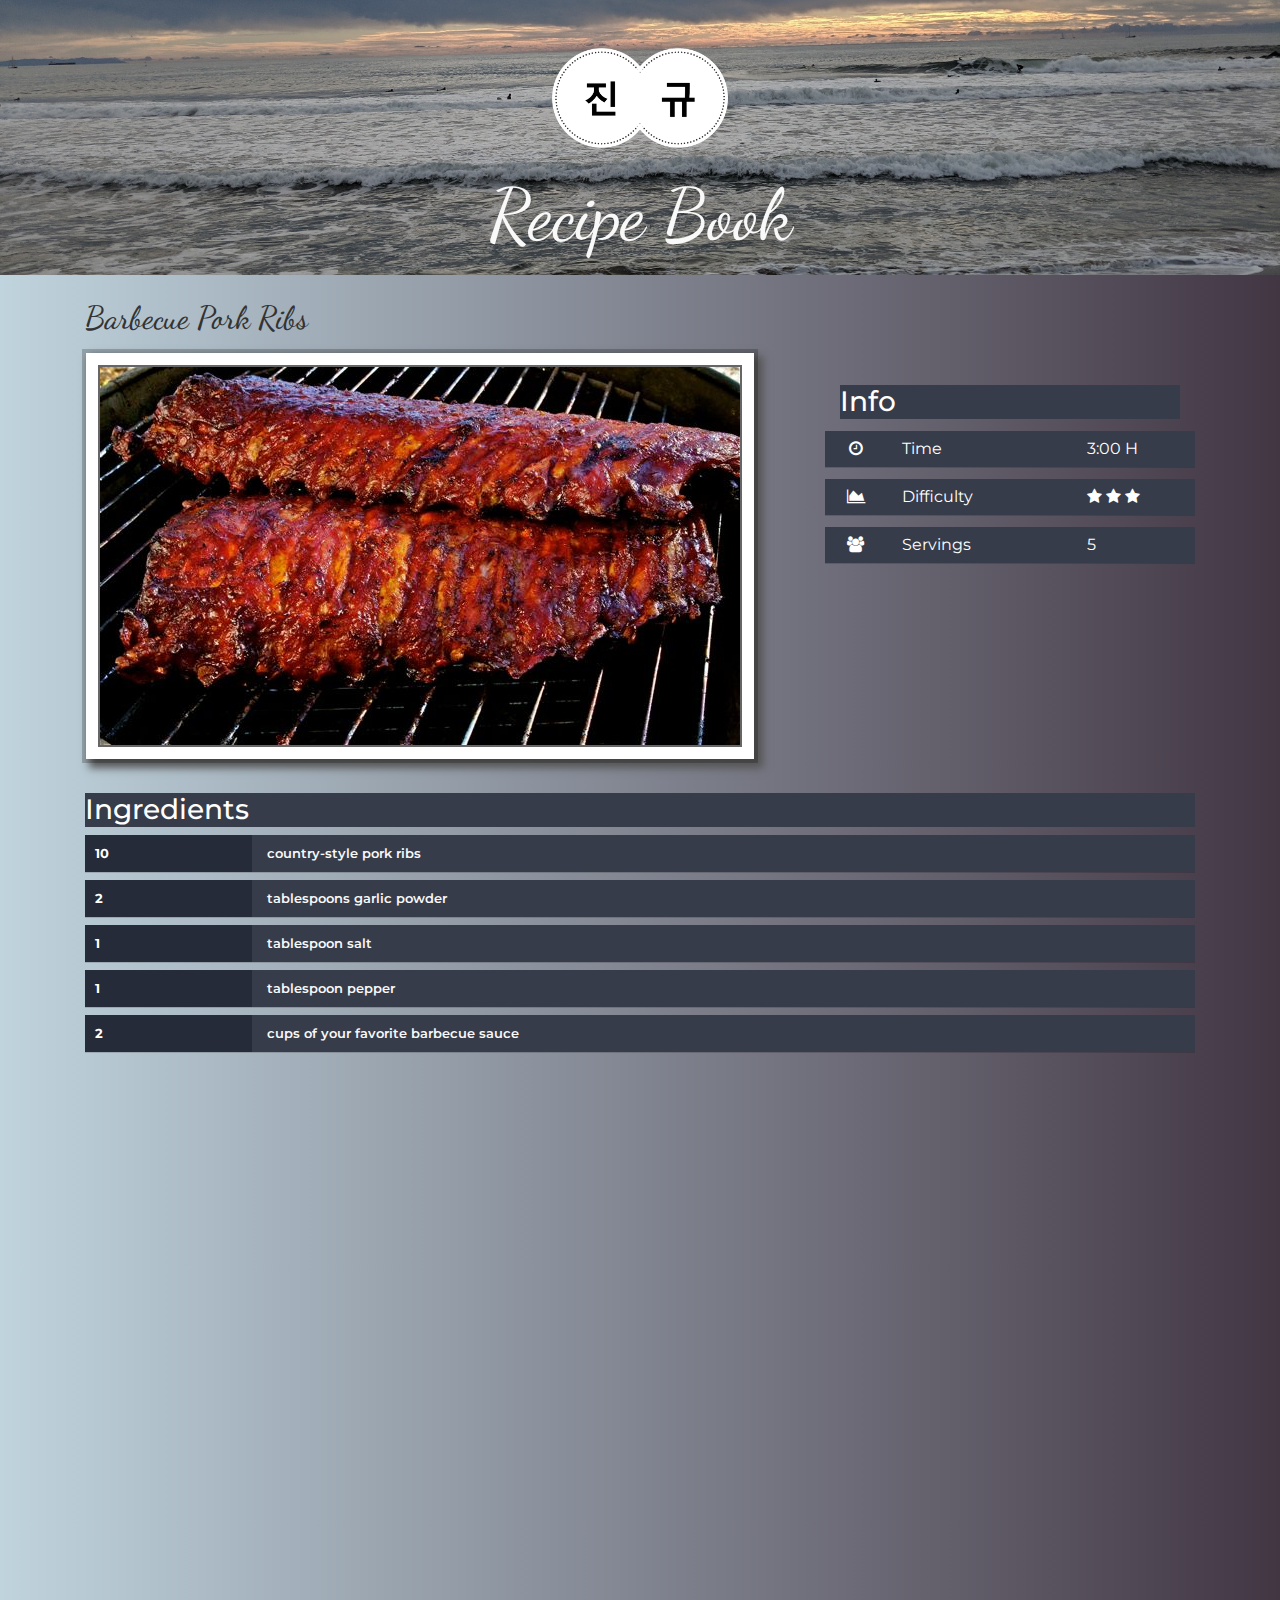
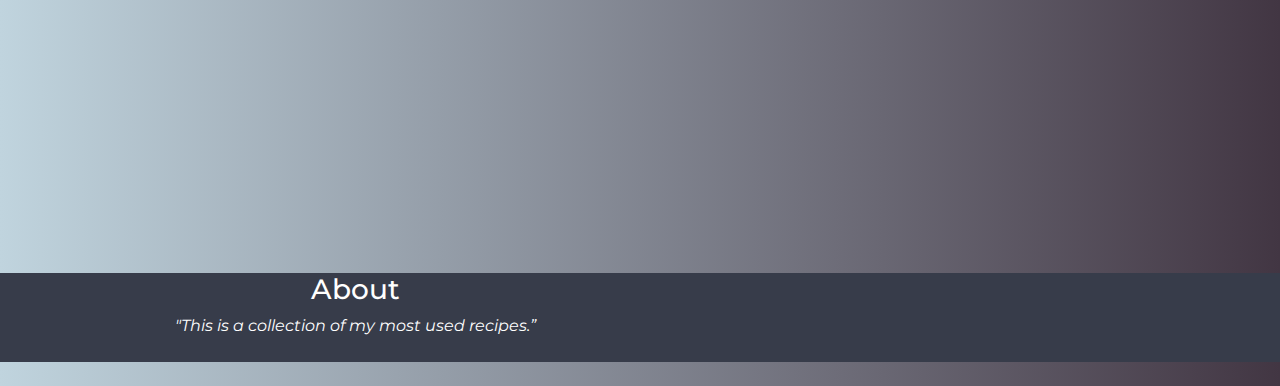
==== beefwithbroccoli.html @ bb822579 "Updated Repo" ====
<!DOCTYPE html>
<html lang="en">

<head>
  <!-- Basic meta info
  ==================== -->
  <meta charset="utf-8" />
  <meta http-equiv="X-UA-Compatible" content="IE=edge" />
  <meta name="viewport" content="width=device-width, initial-scale=1" />
  <title>Barbecue Pork Ribs | Recipe Book</title>

  <!-- Favicon
  ============ -->
  <link rel="apple-touch-icon" sizes="57x57" href="images/favicon/apple-icon-57x57.png" />
  <link rel="apple-touch-icon" sizes="60x60" href="images/favicon/apple-icon-60x60.png" />
  <link rel="apple-touch-icon" sizes="72x72" href="images/favicon/apple-icon-72x72.png" />
  <link rel="apple-touch-icon" sizes="76x76" href="images/favicon/apple-icon-76x76.png" />
  <link rel="apple-touch-icon" sizes="114x114" href="images/favicon/apple-icon-114x114.png" />
  <link rel="apple-touch-icon" sizes="120x120" href="images/favicon/apple-icon-120x120.png" />
  <link rel="apple-touch-icon" sizes="144x144" href="images/favicon/apple-icon-144x144.png" />
  <link rel="apple-touch-icon" sizes="152x152" href="images/favicon/apple-icon-152x152.png" />
  <link rel="apple-touch-icon" sizes="180x180" href="images/favicon/apple-icon-180x180.png" />
  <link rel="icon" type="image/png" sizes="192x192" href="images/favicon/android-icon-192x192.png" />
  <link rel="icon" type="image/png" sizes="16x16" href="images/favicon/favicon-16x16.png" />
  <link rel="icon" type="image/png" sizes="32x32" href="images/favicon/favicon-32x32.png" />
  <link rel="icon" type="image/png" sizes="96x96" href="images/favicon/favicon-96x96.png" />

  <!-- CSS files
  ============== -->
  <link rel="stylesheet" type="text/css" href="css/reset.css" />
  <link rel="stylesheet" type="text/css" href="css/bootstrap.min.css" />
  <link rel="stylesheet" type="text/css" href="css/font-awesome.min.css"  />
  <link rel="stylesheet" type="text/css" href="css/animate.min.css" />
  <link rel="stylesheet" type="text/css" href="css/styles.css" />

  <!-- Modernizr file
  =================== -->
  <script charset="utf-8" type="text/javascript "src="js/modernizr.custom.js"></script>

</head>

<body>

  <!-- Splash Screen
  ================== -->
  <div id="splash"></div>

  <!-- Website Logo
  ================= -->
  <section id="logo">
    <div class="container text-center wow pulse">
      <img src="images/logo-white.png" alt="logo" />
      <br />
      <h1>Recipe Book</h1>
    </div>
  </section>

  <!-- Recipe Section
  =================== -->
  <section id="recipe">
    <div class="container">
      <div class="row">
        <!-- Title -->
        <div class="col-12">
          <h2>Barbecue Pork Ribs</h2>
        </div>
      </div>
      <div class="row vertical-align">
        <div class="col-12">
          <!-- Picture -->
          <div class="col-md-8 pull-left wow swing">
            <img src="images/bbq-pork-ribs.jpg" alt="bbq-pork-ribs" class="recipe-picture" />
          </div>
          <!-- Info -->
          <div class="col-md-4 pull-right wow lightSpeedIn">
            <div class="recipe-info">
              <h3>Info</h3>
              <!-- Time -->
              <div class="row">
                <div class="col-2 text-center">
                  <i class="fa fa-clock-o" aria-hidden="true"></i>
                </div>
                <div class="col-6">Time</div>
                <div class="col-4">3:00 H</div>
              </div>
              <!-- Difficulty -->
              <div class="row">
                <div class="col-2 text-center">
                  <i class="fa fa-area-chart" aria-hidden="true"></i>
                </div>
                <div class="col-6">Difficulty</div>
                <div class="col-4">
                  <i class="fa fa-star" aria-hidden="true"></i>
                  <i class="fa fa-star" aria-hidden="true"></i>
                  <i class="fa fa-star" aria-hidden="true"></i>
                </div>
              </div>
              <!-- Serves -->
              <div class="row">
                <div class="col-2 text-center">
                  <i class="fa fa-users" aria-hidden="true"></i>
                </div>
                <div class="col-6">Servings</div>
                <div class="col-4">5</div>
              </div>
            </div>
          </div>
        </div>
      </div>
      <!-- Ingredients -->
      <div class="rounded row wow slideInUp">
        <div class="col-12">
          <div class="recipe-ingredients">
            <h3>Ingredients</h3>
            <dl class="ingredients-list">
              <dt>10</dt> <dd>country-style pork ribs</dd>
              <dt>2</dt> <dd>tablespoons garlic powder</dd>
              <dt>1</dt> <dd>tablespoon salt</dd>
              <dt>1</dt> <dd>tablespoon pepper</dd>
              <dt>2</dt> <dd>cups of your favorite barbecue sauce</dd>
            </dl>
          </div>
        </div>
      </div>
      <!-- Directions -->
      <div class="rounded row wow slideInUp">
        <div class="rounded col-12">
          <div class="rounded recipe-directions">
            <h3>Directions</h3>
            <ol>
              <li>Preheat oven to 325.</li>
              <li>Place ribs meaty side up in an ungreased baking dish.</li>
              <li>Sprinkle with garlic powder, salt, and pepper.</li>
              <li>Cover with foil and bake for 2 hours.</li>
              <li>Drain liquid.</li>
              <li>Brush ribs generously with BBQ sauce.</li>
              <li>Brush ribs generously with BBQ sauce.</li>
              <li>Brush ribs generously with BBQ sauce.</li>
              <li>Brush ribs generously with BBQ sauce.</li>
              <li>Brush ribs generously with BBQ sauce.</li>
              <li>Brush ribs generously with BBQ sauce.</li>
              <li>Bake uncovered for an additional 30 minutes in oven or on the BBQ.</li>
              <li>Add more sauce half-way through.</li>
            </ol>
          </div>
        </div>
      </div>
      <!-- Back to recipes -->
      <div class="row wow rollIn">
        <div class="col-12 text-center">
          <a href="index.html">
            <i class="fa fa-backward" aria-hidden="true"></i>
            <h4 class="text-light">to back to recipes.</h3> 
          </a>
        </div>
      </div>
    </div>
  </section>

  <!-- Website Footer
  =================== -->
  <footer>
    <div class="container">
      <div class="row">
        <!-- About -->
        <div class="col-md-6 col-sm-12 text-center">
          <h3>About</h3>
          <div class="footer-about">
            "This is a collection of my most used recipes.”
          </div>
        </div>
  </footer>
  <!-- JavaScript files
  ===================== -->
  <script charset="utf-8" src="js/jquery-3.3.1.min.js"></script>
  <script charset="utf-8" src="js/bootstrap.min.js"></script>
  <script charset="utf-8" src="js/wow.min.js"></script>
  <script charset="utf-8" src="js/scripts.js"></script>
</body>

</html>
---- css/styles.css ----
/*
** Fonts
** -----------------------------------------------------------------------------
*/

@import url('https://fonts.googleapis.com/css?family=Montserrat');
@import url('https://fonts.googleapis.com/css?family=Dancing+Script');
@font-face {
   font-family: 'Quirlycues';
   src: url(../fonts/Quirlycues.ttf);
}

/*
** Base html
** -----------------------------------------------------------------------------
*/

body {
  background-image: linear-gradient(to right, rgb(192, 212, 222), rgb(66, 54, 67));
  color: #666;
  font-size: 16px;
  font-family: 'Montserrat', sans-serif;
  font-weight: 400;
  line-height: 1.50;
  overflow-x: hidden;
}
ol, ul {
  list-style: none;
}
blockquote, q {
  quotes: none;
}
blockquote:before,
blockquote:after,
q:before,
q:after {
  content: '';
  content: none;
}
table {
  border-collapse: collapse;
  border-spacing: 0;
}
.vertical-align {
  display: flex;
  align-items: center;
}

/*
** Splash Screen
** -----------------------------------------------------------------------------
*/

#splash {
  position: fixed;
  top: 0;
  left: 0;
  width: 100%;
  height: 100%;
  background: #fff;
  z-index: 42;
}

/*
** Website Logo
** -----------------------------------------------------------------------------
*/

#logo {
  width: 100%;
  min-height: 275px;
  margin-left: auto;
  margin-right: auto;
  background-size: cover;
  background-position: center;
  background-repeat: no-repeat;
  background-image:
    url("../images/kitchen-banner.jpg");
}
#logo img {
  height: 100px;
  width: auto;
  margin-top: 48px;
}
#logo h1 {
  font-family: 'Dancing Script';
  font-size: 72px;
  font-weight: normal;
  padding-top: 24px;
  color: #f9f9f9;
}

/*
** Recipes Categories
** -----------------------------------------------------------------------------
*/

#categories {
  background-color: #f9f9f9;
  padding-top: 12px;
  padding-bottom: 24px;
}
#categories h2 {
  color: #333;
  font-family: 'Dancing Script';
  font-size: 2em;
  margin-bottom: 12px;
}
.category-item {
  border: 2px;
  border-color: #ff58df;
  border-radius: 2.5px;
  border-style: solid !important;
  background-color: #a44c9f;
  color: #f9f9f9;
  font-weight: bold;
  margin-top: 6px;
}
.category-item i {
  padding-top: 6px;
  padding-bottom: 3px;
}
.show-all {
  margin-top: 12px;
}

/*
** Recipes Items
** -----------------------------------------------------------------------------
*/

#items {
  background-image: linear-gradient(to right, rgb(192, 212, 222), rgb(66, 54, 67));
  padding-top: 12px;
  padding-bottom: 24px;
}
#items h2 {
  color: white;
  font-family: 'Dancing Script';
  font-size: 5em;
  margin-bottom: 20px;
}
#items h3 {
  margin-top: 12px;
  color: white;
}
.recipe-item {
  margin-bottom: 24px;
  padding-bottom: 12px;
  background-color: #373C4A;
  -webkit-box-shadow: 0 1px 0 rgba(0,0,0,.15);
  -moz-box-shadow: 0 1px 0 rgba(0,0,0,.15);
  box-shadow: 0 1px 0 rgba(0,0,0,.15);
}
.recipe-item img {
  width: 100%;
  height: auto;
}

/*
** Recipe Section
** -----------------------------------------------------------------------------
*/

#recipe {
  background-image: linear-gradient(to right, rgb(192, 212, 222), rgb(66, 54, 67));
  padding-top: 12px;
  color: white;
  padding-bottom: 24px;
}
#recipe h2 {
  color: #333;
  font-family: 'Dancing Script', cursive;
  font-size: 2em;
  margin-bottom: 24px;
  margin-top: 12px;
}
#recipe h3 {
  background-color: #373C4A;
  margin-top: 24px;
}
.recipe-picture {
  max-width: 100%;
  height: auto;
  margin-bottom: 24px;
  margin-top: 6px;
  -webkit-box-shadow:
    0px 0px 0px 2px rgba(0,0,0,0.6),
    0px 0px 0px 14px #fff,
    0px 0px 0px 18px rgba(0,0,0,0.2),
    6px 6px 8px 17px #555;
  -moz-box-shadow:
    0px 0px 0px 2px rgba(0,0,0,0.6),
    0px 0px 0px 14px #fff,
    0px 0px 0px 18px rgba(0,0,0,0.2),
    6px 6px 8px 17px #555;
  box-shadow:
    0px 0px 0px 2px rgba(0,0,0,0.6),
    0px 0px 0px 14px #fff,
    0px 0px 0px 18px rgba(0,0,0,0.2),
    6px 6px 8px 17px #555;
}
.recipe-info .row {
  margin-top: 12px;
  padding-top: 6px;
  padding-bottom: 6px;
  background-color: #373C4A;
  -webkit-box-shadow: 0 1px 0 rgba(0,0,0,.15);
  -moz-box-shadow: 0 1px 0 rgba(0,0,0,.15);
  box-shadow: 0 1px 0 rgba(0,0,0,.15);
}
.recipe-info i {
  color: white;
}
.recipe-ingredients {
  background-color: #373C4A;
  margin-top: 24px;
}
.ingredients-list dl {
  display: inline-block;
  width: 100%;
  padding: 0;
  margin: 0;
  overflow: hidden;
}
.ingredients-list dt {
  width: 15%;
  float: left;
  margin: 0 0 8px;
  padding: 0 10px;
  font-size: 13px;
  line-height: 37px;
  background: #262B39;
  -webkit-box-shadow: 0 1px 0 rgba(0,0,0,.15);
  -moz-box-shadow: 0 1px 0 rgba(0,0,0,.15);
  box-shadow: 0 1px 0 rgba(0,0,0,.15);
}
.ingredients-list dd {
  width: 85%;
  float: left;
  margin: 0 0 8px;
  padding: 0 15px;
  font-size: 13px;
  line-height: 37px;
  font-weight: 600;
  background: #373C4A;
  color: #f9f9f9;
  -webkit-box-shadow: 0 1px 0 rgba(0,0,0,.15);
  -moz-box-shadow: 0 1px 0 rgba(0,0,0,.15);
  box-shadow: 0 1px 0 rgba(0,0,0,.15);
}
.recipe-directions ol {
    counter-reset: li;
    list-style: none;
    padding: 0;
    margin-bottom: 4em;
    text-shadow: 0 1px 0 rgba(255,255,255,.5);
}
.recipe-directions ol ol {
    margin: 0 0 0 2em;
}
.recipe-directions li {
    position: relative;
    display: block;
    padding: .4em .4em .4em .8em;
    *padding: .4em;
    margin: .5em 0 .5em 2.5em;
    background: #373C4A;
    color: white;
    text-decoration: none;
    transition: all .3s ease-out;
    -webkit-box-shadow: 0 1px 0 rgba(0,0,0,.15);
    -moz-box-shadow: 0 1px 0 rgba(0,0,0,.15);
    box-shadow: 0 1px 0 rgba(0,0,0,.15);
}
.recipe-directions li:hover{
    background: #262B39;
}
.recipe-directions li:before{
    content: counter(li);
    counter-increment: li;
    position: absolute;
    left: -2.5em;
    top: 50%;
    margin-top: -1em;
    background: #262B39;
    height: 2em;
    width: 2em;
    line-height: 2em;
    text-align: center;
    font-weight: bold;
    color: #f9f9f9;
}
.recipe-directions li:after{
    position: absolute;
    content: '';
    border: .5em solid transparent;
    left: -1em;
    top: 50%;
    margin-top: -.5em;
    transition: all .3s ease-out;
}
.recipe-directions li:hover:after{
    left: -.5em;
    border-left-color: #262B39;
}

/*
** Website Footer
** -----------------------------------------------------------------------------
*/

footer {
  background-color: #373C4A;
  color: white;
  margin-bottom: 24px;
  margin-top: 24px;
}
.footer-about {
  margin-bottom: 24px;
  font-style: italic;
  font-color: black;
}
.footer-author {
  margin: 0;
  position: absolute;
  top: 50%;
  left: 50%;
  margin-right: -50%;
  transform: translate(-50%, -50%)
}
.footer-author a {
  color: black;
  font-weight: bold;
}
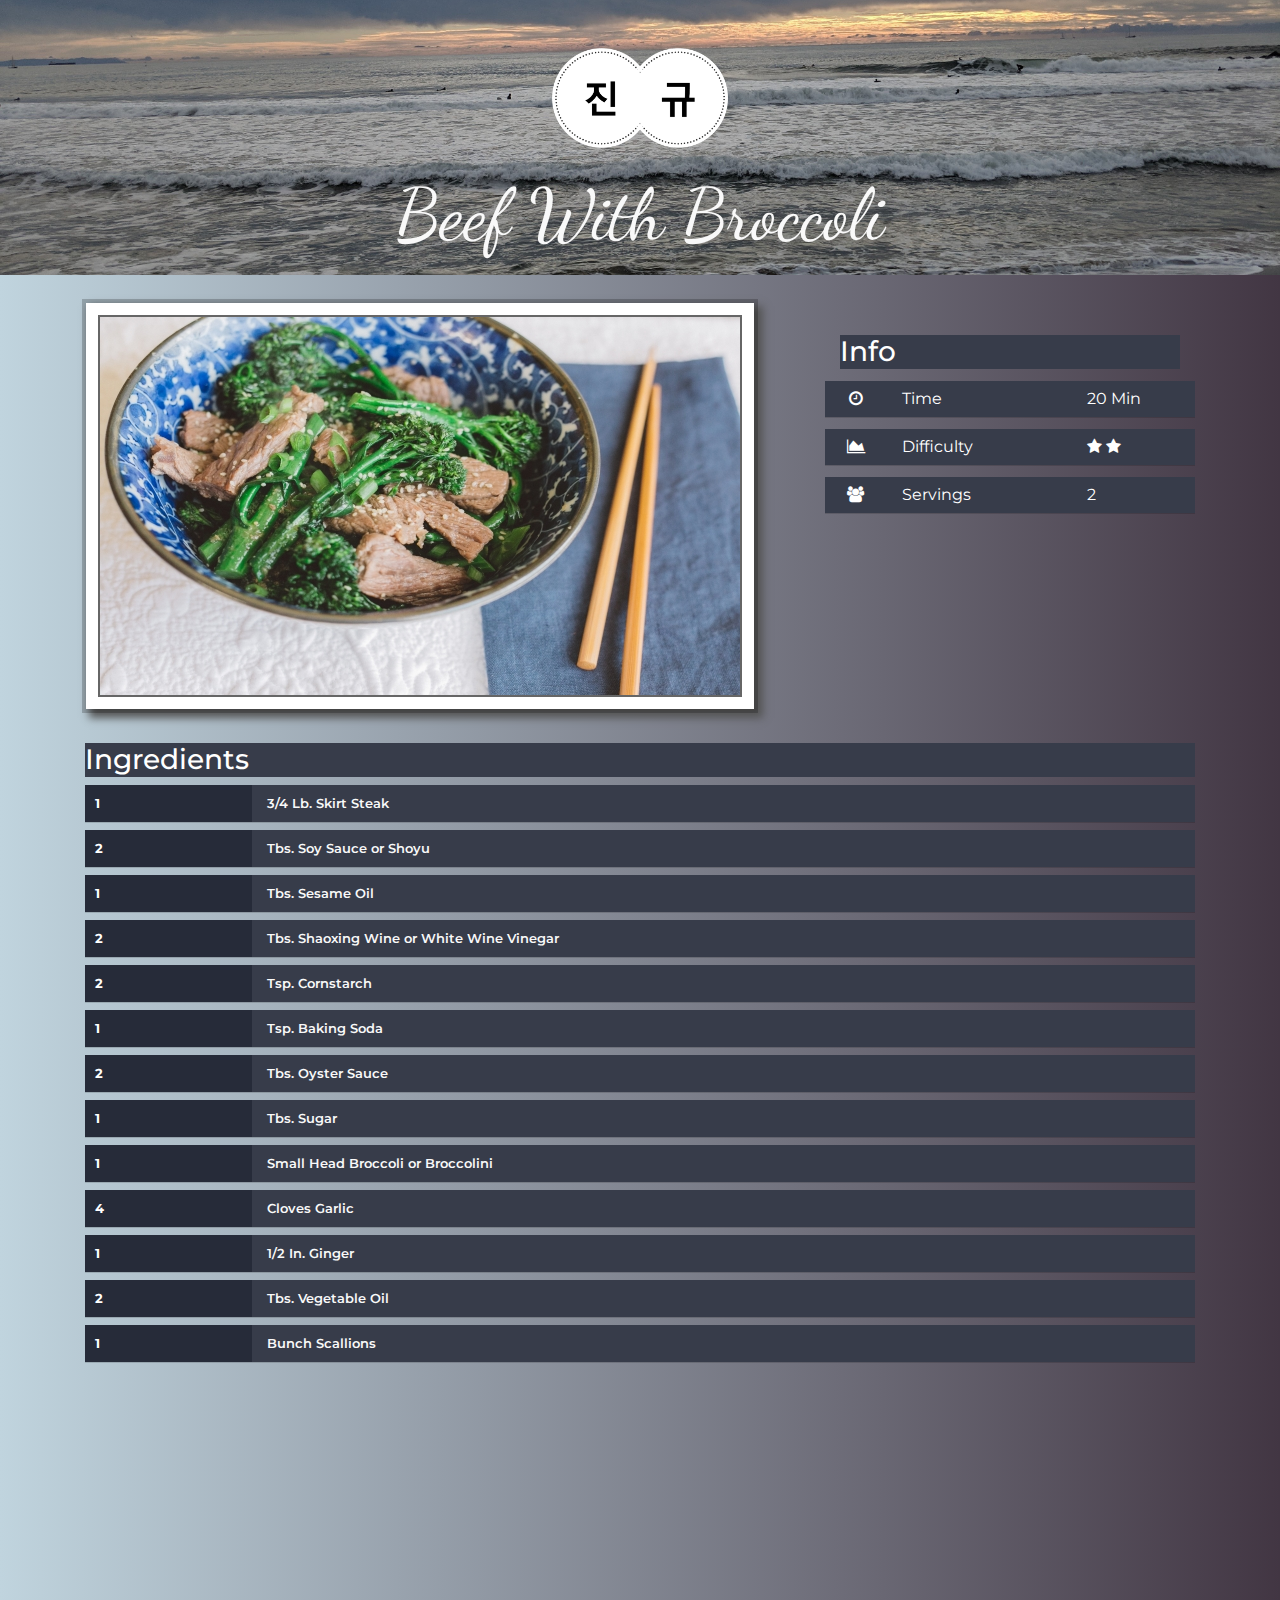
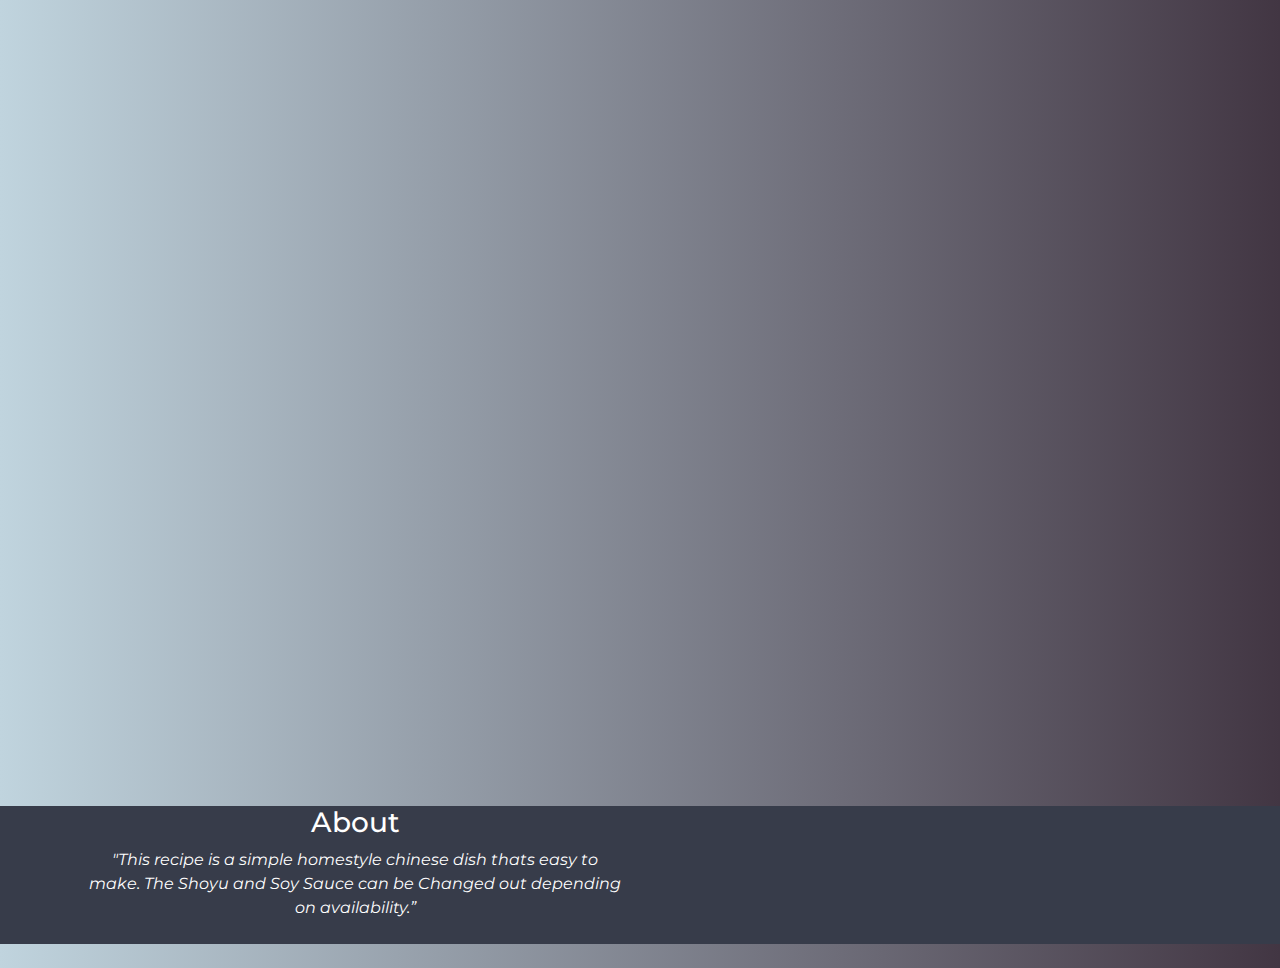
==== commit 2e2ea8f6: "Updated Recipes" ====
--- a/beefwithbroccoli.html
+++ b/beefwithbroccoli.html
@@ -7,7 +7,7 @@
   <meta charset="utf-8" />
   <meta http-equiv="X-UA-Compatible" content="IE=edge" />
   <meta name="viewport" content="width=device-width, initial-scale=1" />
-  <title>Barbecue Pork Ribs | Recipe Book</title>
+  <title>Beef With Broccoli</title>
 
   <!-- Favicon
   ============ -->
@@ -51,7 +51,7 @@
     <div class="container text-center wow pulse">
       <img src="images/logo-white.png" alt="logo" />
       <br />
-      <h1>Recipe Book</h1>
+      <h1>Beef With Broccoli</h1>
     </div>
   </section>
 
@@ -62,14 +62,14 @@
       <div class="row">
         <!-- Title -->
         <div class="col-12">
-          <h2>Barbecue Pork Ribs</h2>
+          <h2></h2>
         </div>
       </div>
       <div class="row vertical-align">
         <div class="col-12">
           <!-- Picture -->
           <div class="col-md-8 pull-left wow swing">
-            <img src="images/bbq-pork-ribs.jpg" alt="bbq-pork-ribs" class="recipe-picture" />
+            <img src="images/beefwithbroc.jpeg" alt="beef" class="recipe-picture" />
           </div>
           <!-- Info -->
           <div class="col-md-4 pull-right wow lightSpeedIn">
@@ -81,7 +81,7 @@
                   <i class="fa fa-clock-o" aria-hidden="true"></i>
                 </div>
                 <div class="col-6">Time</div>
-                <div class="col-4">3:00 H</div>
+                <div class="col-4">20 Min</div>
               </div>
               <!-- Difficulty -->
               <div class="row">
@@ -92,7 +92,6 @@
                 <div class="col-4">
                   <i class="fa fa-star" aria-hidden="true"></i>
                   <i class="fa fa-star" aria-hidden="true"></i>
-                  <i class="fa fa-star" aria-hidden="true"></i>
                 </div>
               </div>
               <!-- Serves -->
@@ -101,7 +100,7 @@
                   <i class="fa fa-users" aria-hidden="true"></i>
                 </div>
                 <div class="col-6">Servings</div>
-                <div class="col-4">5</div>
+                <div class="col-4">2</div>
               </div>
             </div>
           </div>
@@ -113,11 +112,19 @@
           <div class="recipe-ingredients">
             <h3>Ingredients</h3>
             <dl class="ingredients-list">
-              <dt>10</dt> <dd>country-style pork ribs</dd>
-              <dt>2</dt> <dd>tablespoons garlic powder</dd>
-              <dt>1</dt> <dd>tablespoon salt</dd>
-              <dt>1</dt> <dd>tablespoon pepper</dd>
-              <dt>2</dt> <dd>cups of your favorite barbecue sauce</dd>
+              <dt>1</dt> <dd>3/4 Lb. Skirt Steak</dd>
+              <dt>2</dt> <dd>Tbs. Soy Sauce or Shoyu</dd>
+              <dt>1</dt> <dd>Tbs. Sesame Oil</dd>
+              <dt>2</dt> <dd>Tbs. Shaoxing Wine or White Wine Vinegar</dd>
+              <dt>2</dt> <dd>Tsp. Cornstarch</dd>
+              <dt>1</dt> <dd>Tsp. Baking Soda</dd>
+              <dt>2</dt> <dd>Tbs. Oyster Sauce</dd>
+              <dt>1</dt> <dd>Tbs. Sugar</dd>
+              <dt>1</dt> <dd>Small Head Broccoli or Broccolini</dd>
+              <dt>4</dt> <dd>Cloves Garlic</dd>
+              <dt>1</dt> <dd>1/2 In. Ginger</dd>
+              <dt>2</dt> <dd>Tbs. Vegetable Oil</dd>
+              <dt>1</dt> <dd>Bunch Scallions</dd>
             </dl>
           </div>
         </div>
@@ -128,19 +135,24 @@
           <div class="rounded recipe-directions">
             <h3>Directions</h3>
             <ol>
-              <li>Preheat oven to 325.</li>
-              <li>Place ribs meaty side up in an ungreased baking dish.</li>
-              <li>Sprinkle with garlic powder, salt, and pepper.</li>
-              <li>Cover with foil and bake for 2 hours.</li>
-              <li>Drain liquid.</li>
-              <li>Brush ribs generously with BBQ sauce.</li>
-              <li>Brush ribs generously with BBQ sauce.</li>
-              <li>Brush ribs generously with BBQ sauce.</li>
-              <li>Brush ribs generously with BBQ sauce.</li>
-              <li>Brush ribs generously with BBQ sauce.</li>
-              <li>Brush ribs generously with BBQ sauce.</li>
-              <li>Bake uncovered for an additional 30 minutes in oven or on the BBQ.</li>
-              <li>Add more sauce half-way through.</li>
+              <li>Start by Preparing the Beef and Broccoli.</li>
+              <li>Slice the beef into Thumb sized slices and put in a bowl.</li>
+              <li>In the bowl with the beef add 1 Tbs. Shoyu, White Wine Vinegar, and Sesame Oil along with 1 Tsp. Cornstarch and Baking Soda.</li>
+              <li>Mix by hand for 30 seconds to help tenderize the meat.</li>
+              <li>Cut the Broccoli into 1 - 2 inch pieces and set aside.</li>
+              <li>Next we will prepare the sauce.</li>
+              <li>In a bowl combined 1 Tbs. of Sugar and Shoyu with 2 Tbs. Oyster Sauce and Water.</li>
+              <li>Now we will prepare the Garlic, Ginger, Scallions and Cornstartch Slurry.</li>
+              <li>Mince the Garlic and Ginger then set aside, Slice the Scallions for Garnish.</li>
+              <li>In a small bowl add 2 Tbs. of Cornstarch and water then mix until combined.</li>
+              <li>Once prep is finished heat a pot of water over high heat for the Broccoli.</li>
+              <li>When the water starts boiling add in the cut Broccoli and lightly cook (about 3 Min).</li>
+              <li>While the Broccoli is cooking take a pan and heat over medium heat then add 2 Tbs. of Oil.</li>
+              <li>When the oil shimmers add the Beef to the pan and brown (about 4 Min).</li>
+              <li>Once the beef is browned drain the Broccoli and add to the Beef.</li>
+              <li>Add in the Garlic, Ginger and Sauce and cook for 2 Min.</li>
+              <li>After cooking for 2 Min add in the Cornstarch Slurry and let Thicken Slightly.</li>
+              <li>Once the sauce has thickened garnish with Scallions and serve with Rice.</li>
             </ol>
           </div>
         </div>
@@ -150,7 +162,7 @@
         <div class="col-12 text-center">
           <a href="index.html">
             <i class="fa fa-backward" aria-hidden="true"></i>
-            <h4 class="text-light">to back to recipes.</h3> 
+            <h4 class="text-light">Back To Recipes.</h3> 
           </a>
         </div>
       </div>
@@ -166,7 +178,7 @@
         <div class="col-md-6 col-sm-12 text-center">
           <h3>About</h3>
           <div class="footer-about">
-            "This is a collection of my most used recipes.”
+            "This recipe is a simple homestyle chinese dish thats easy to make. The Shoyu and Soy Sauce can be Changed out depending on availability.”
           </div>
         </div>
   </footer>
